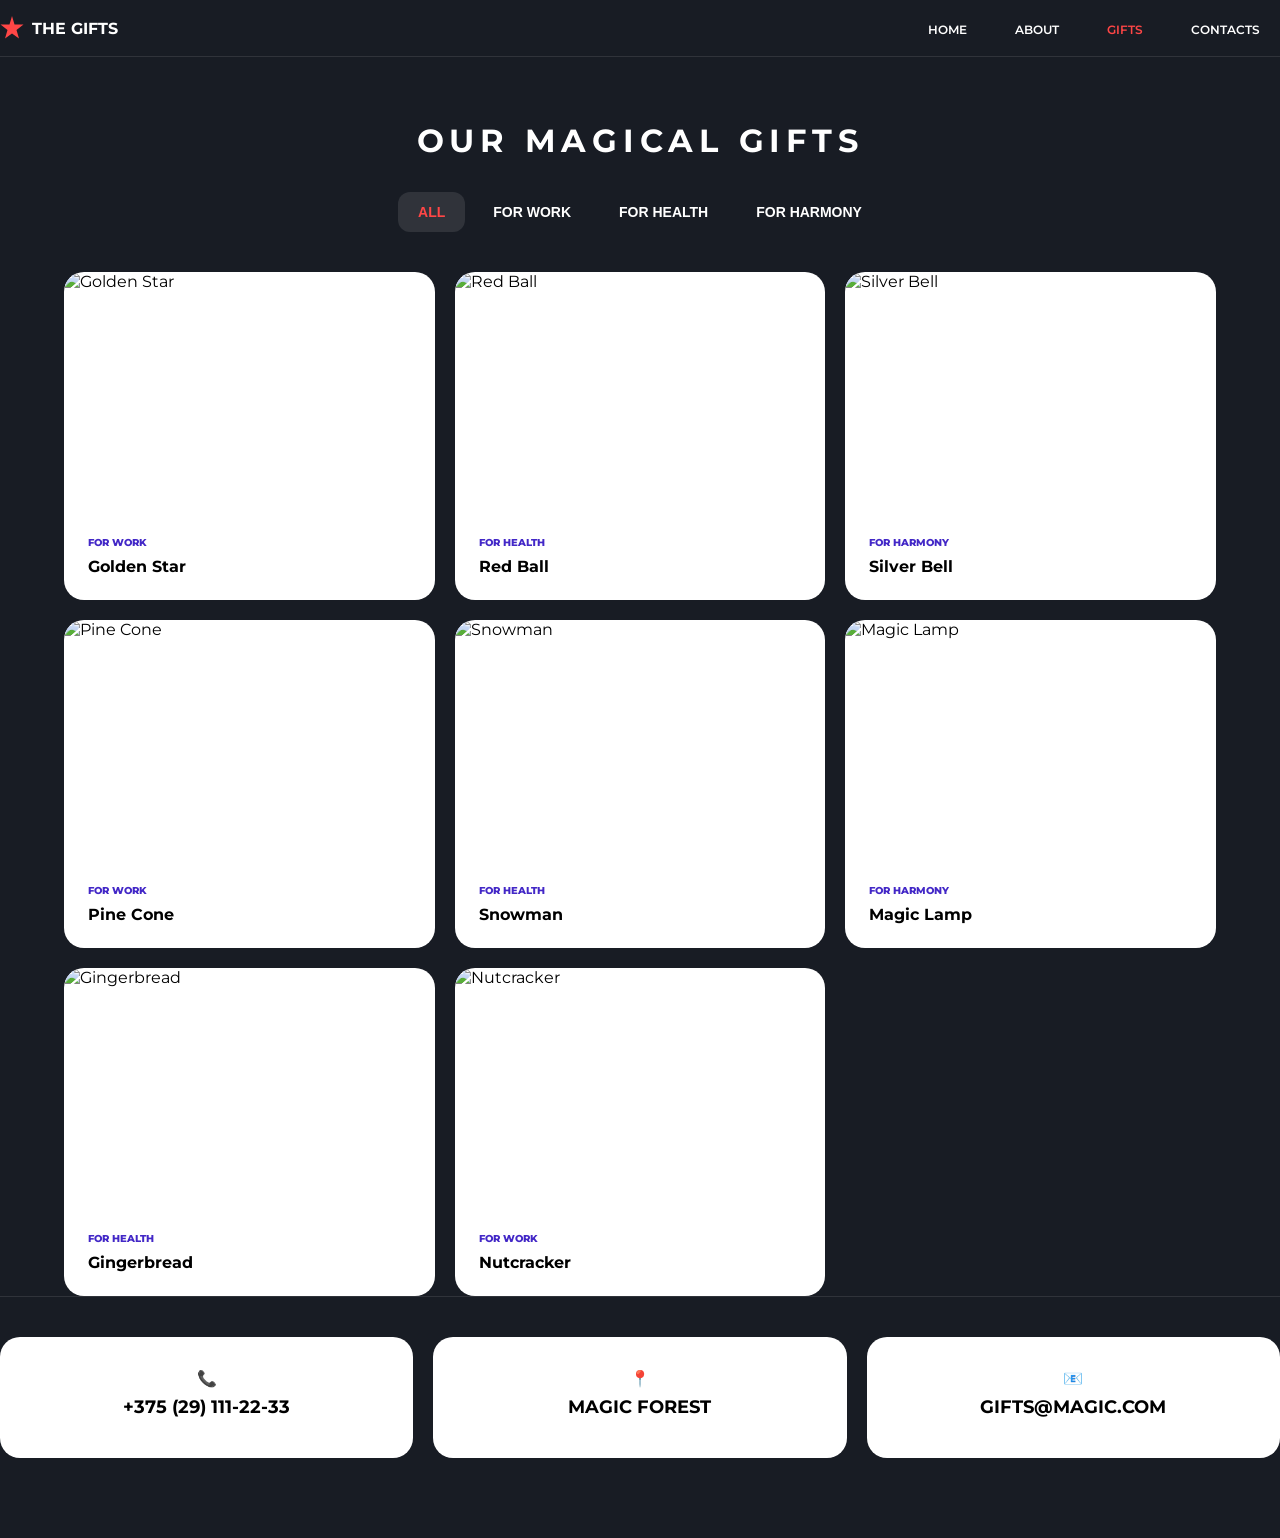
==== gifts.html @ 49a9c85b "upload project christmas-shop-part2 files my project" ====
<!DOCTYPE html>
<html lang="en">
<head>
    <meta charset="UTF-8">
    <meta name="viewport" content="width=device-width, initial-scale=1.0">
    <title>Gifts Catalog</title>
    <link rel="icon" href="assets/svg/snowflake.svg" type="image/svg+xml">
    <link rel="preconnect" href="https://fonts.googleapis.com">
    <link rel="preconnect" href="https://fonts.gstatic.com" crossorigin>
    <link href="https://fonts.googleapis.com/css2?family=Montserrat:wght@400;600;700;800&display=swap" rel="stylesheet">
    <link rel="stylesheet" href="style.css">
</head>
<body class="gifts-page">
    <div class="wrapper">
        <header class="header">
            <div class="container header__content">
                <a href="index.html" class="logo">
                    <svg width="24" height="24" viewBox="0 0 24 24" fill="none" xmlns="http://www.w3.org/2000/svg">
                        <path d="M12 0L14.5 8.5H23.5L16.5 14L19 22.5L12 17.5L5 22.5L7.5 14L0.5 8.5H9.5L12 0Z" fill="#FF4646"/>
                    </svg>
                    <span class="logo__text">THE GIFTS</span>
                </a>
                
                <button class="burger" id="burger">
                    <span></span><span></span><span></span>
                </button>

                <nav class="nav" id="nav">
                    <ul class="nav__list">
                        <li><a href="index.html#hero" class="nav__link">HOME</a></li>
                        <li><a href="index.html#about" class="nav__link">ABOUT</a></li>
                        <li><a href="#" class="nav__link disabled-link">GIFTS</a></li>
                        <li><a href="#contacts" class="nav__link">CONTACTS</a></li>
                    </ul>
                </nav>
            </div>
        </header>

        <main class="container">
            <h1 class="h1" style="text-align: center; margin: 4rem 0 2rem;">OUR MAGICAL GIFTS</h1>
            <div class="tabs">
                <button class="tab active disabled-tab" data-filter="all">ALL</button>
                <button class="tab" data-filter="work">FOR WORK</button>
                <button class="tab" data-filter="health">FOR HEALTH</button>
                <button class="tab" data-filter="harmony">FOR HARMONY</button>
            </div>
            <div class="gifts-grid" id="giftsGrid"></div>
        </main>

        <footer class="footer container" id="contacts">
            <div class="footer__contacts">
                <a href="tel:+375291112233" class="contact-card">
                    <div class="c-icon">📞</div>
                    <p class="c-val">+375 (29) 111-22-33</p>
                </a>
                <a href="https://maps.google.com" target="_blank" class="contact-card">
                    <div class="c-icon">📍</div>
                    <p class="c-val">MAGIC FOREST</p>
                </a>
                <a href="mailto:gifts@magic.com" class="contact-card">
                    <div class="c-icon">📧</div>
                    <p class="c-val">GIFTS@MAGIC.COM</p>
                </a>
            </div>
        </footer>
    </div>

    <div class="modal-overlay" id="modal">
        <div class="modal-content">
            <button class="modal-close" id="closeModal">×</button>
            <div class="modal-body">
                <div class="modal-img-wrap"><img id="mImg" src="" alt=""></div>
                <div class="modal-info">
                    <span id="mTag" class="tag"></span>
                    <h3 id="mTitle" class="h3-modal"></h3>
                    <p id="mDesc" class="modal-description"></p>
                    <div class="superpowers">
                        <h4 class="superpowers-title">Adds superpowers:</h4>
                        <div id="mRatings" class="ratings-list"></div>
                    </div>
                </div>
            </div>
        </div>
    </div>

    <script src="script.js"></script>
</body>
</html>
---- style.css ----
:root {
    --bg: #181C24;
    --red: #FF4646;
    --white: #FFFFFF;
}

/* Base & Reset */
*, *::before, *::after { margin: 0; padding: 0; box-sizing: border-box; }
html { font-size: 16px; scroll-behavior: smooth; } /* 1rem = 16px */
body { background: #fff; font-family: 'Montserrat', sans-serif; overflow-x: hidden; color: #fff; }

/* Layout */
.wrapper { max-width: 1440px; width: 100%; margin: 0 auto; background: var(--bg); position: relative; min-height: 100vh; overflow: hidden; }
.container { padding: 0 5%; } /* Резиновые отступы */

/* HEADER & BURGER */
.header { border-bottom: 1px solid rgba(255,255,255,0.1); position: sticky; top: 0; background: var(--bg); z-index: 100; }
.header__content { display: flex; justify-content: space-between; align-items: center; padding: 1rem 0; }
.logo { display: flex; align-items: center; gap: 0.5rem; text-decoration: none; color: #fff; font-weight: 700; z-index: 101; }
.nav__list { display: flex; gap: 0.5rem; list-style: none; transition: 0.3s ease; }
.nav__link { padding: 0.75rem 1.25rem; text-decoration: none; color: #fff; border-radius: 0.75rem; font-weight: 600; font-size: 0.75rem; transition: 0.3s; }
.nav__link:hover, .nav__link.active { background: rgba(255,255,255,0.1); color: var(--red); }
.disabled-link { pointer-events: none; color: var(--red); }

.burger { display: none; flex-direction: column; gap: 5px; background: none; border: none; cursor: pointer; z-index: 101; }
.burger span { width: 30px; height: 3px; background: #fff; transition: 0.3s; border-radius: 2px; }

/* HERO */
.hero { background: var(--red) url('assets/images/bg-snow.png') center/cover; padding: 8rem 0; text-align: center; }
.h1 { font-size: clamp(1.5rem, 4vw, 2rem); letter-spacing: 0.18em; text-transform: uppercase; margin: 1.5rem 0; }
.h2 { font-size: clamp(1.25rem, 3vw, 1.5rem); letter-spacing: 0.16em; text-transform: uppercase; }
.caption { font-family: 'Allura', cursive; font-size: 1.5rem; }
.btn-primary { display: inline-block; padding: 1.25rem 2rem; border: 1px solid #fff; color: #fff; text-decoration: none; border-radius: 2.5rem; font-weight: 600; transition: 0.3s; }
.btn-primary:hover { background: #fff; color: var(--red); }

/* ABOUT */
.about { padding: 5rem 0; }
.about__content { display: flex; align-items: center; gap: 3rem; }
.about__text { flex: 1; }
.script-red { font-family: 'Allura', cursive; color: var(--red); font-size: 1.5rem; }
.about__img { flex: 1; }
.about__img img { width: 100%; border-radius: 1.25rem; object-fit: cover; }

/* SLIDER */
.slider-section { padding: 5rem 0; overflow: hidden; }
.slider-track { display: flex; gap: 2rem; transition: 0.5s ease; margin-top: 2.5rem; }
.slide { display: flex; align-items: center; gap: 2rem; flex-shrink: 0; }
.s-text { font-size: clamp(3rem, 6vw, 5rem); font-weight: 800; }
.s-img { width: clamp(150px, 20vw, 200px); aspect-ratio: 1; border-radius: 1.25rem; overflow: hidden; }
.s-img img { width: 100%; height: 100%; object-fit: cover; }
.slider-controls { margin-top: 2rem; text-align: center; }
.arrow { width: 3.5rem; height: 3.5rem; border-radius: 50%; border: 1px solid #fff; background: none; color: #fff; cursor: pointer; transition: 0.3s; margin: 0 0.5rem; }
.arrow:hover:not(:disabled) { background: #fff; color: var(--red); }
.arrow:disabled { opacity: 0.3; cursor: default; }

/* CATALOG & CARDS */
.catalog { padding: 5rem 0; }
.tabs { display: flex; justify-content: center; flex-wrap: wrap; gap: 0.5rem; margin-bottom: 2.5rem; }
.tab { background: transparent; border: none; color: #fff; padding: 0.75rem 1.25rem; border-radius: 0.75rem; cursor: pointer; font-weight: 600; transition: 0.3s; font-size: 0.875rem; }
.tab:hover, .tab.active { background: rgba(255,255,255,0.1); color: var(--red); }

.gifts-grid { display: grid; grid-template-columns: repeat(auto-fill, minmax(min(100%, 18rem), 1fr)); gap: 1.25rem; }
.card { background: #fff; border-radius: 1.25rem; overflow: hidden; color: #000; cursor: pointer; transition: 0.3s; display: flex; flex-direction: column; }
.card:hover { transform: translateY(-0.3rem); }
.card img { width: 100%; height: 15rem; object-fit: cover; }
.card__info { padding: 1.5rem; flex-grow: 1; }
.tag { font-size: 0.625rem; font-weight: 800; text-transform: uppercase; color: #4328C7; margin-bottom: 0.5rem; display: block; }
.h3 { font-size: 1rem; font-weight: 700; }

/* TIMER */
.cta-section { padding: 4rem 0; }
.timer-box { background: var(--red); padding: 4rem 1.25rem; border-radius: 1.25rem; text-align: center; }
.timer { display: flex; justify-content: center; flex-wrap: wrap; gap: 1rem; margin-top: 2rem; }
.t-item span { font-size: 2rem; font-weight: 700; }
.t-item p { font-size: 0.75rem; font-weight: 600; opacity: 0.8; }
.t-sep { font-size: 2rem; font-weight: 700; opacity: 0.5; }

/* FOOTER */
.footer { padding: 2.5rem 0; border-top: 1px solid rgba(255,255,255,0.1); }
.footer__contacts { display: grid; grid-template-columns: repeat(auto-fit, minmax(min(100%, 15rem), 1fr)); gap: 1.25rem; margin-bottom: 2.5rem; }
.contact-card { background: #fff; color: #000; padding: 2rem; border-radius: 1.25rem; text-decoration: none; text-align: center; transition: 0.3s; }
.contact-card:hover { transform: translateY(-0.3rem); color: var(--red); }
.c-val { font-size: 1.125rem; font-weight: 700; margin: 0.5rem 0; }
.footer__bottom { text-align: center; font-size: 0.875rem; display: flex; flex-direction: column; gap: 1rem; }
.rs-link { font-family: 'Allura', cursive; color: var(--red); font-size: 1.5rem; text-decoration: none; }

/* MODAL */
.modal-overlay { position: fixed; inset: 0; background: rgba(0,0,0,0.8); z-index: 2000; display: none; align-items: center; justify-content: center; padding: 1.25rem; backdrop-filter: blur(5px); }
.modal-overlay.active { display: flex; }
.modal-content { background: #fff; color: #000; width: 100%; max-width: 25rem; border-radius: 1.25rem; position: relative; animation: pop 0.3s ease; max-height: 90vh; overflow-y: auto; }
.modal-close { position: absolute; top: 0.75rem; right: 0.75rem; border: none; background: none; font-size: 2rem; cursor: pointer; z-index: 10; line-height: 1; }
.modal-img-wrap img { width: 100%; height: 14rem; object-fit: cover; border-radius: 1.25rem 1.25rem 0 0; }
.modal-info { padding: 1.5rem; }
.h3-modal { font-size: 1.25rem; text-transform: uppercase; margin: 0.5rem 0; font-weight: 700; }
.modal-description { font-size: 0.875rem; margin-bottom: 1.25rem; line-height: 1.5; }
.superpowers-title { font-size: 0.75rem; text-transform: uppercase; margin-bottom: 0.75rem; }
.rating-row { display: flex; justify-content: space-between; align-items: center; margin-bottom: 0.5rem; }
.rating-name { font-size: 0.875rem; text-transform: capitalize; }
.star-icon { width: 1rem; height: 1rem; opacity: 0.1; font-size: 1rem; }
.star-icon.filled { opacity: 1; filter: invert(27%) sepia(91%) saturate(2352%) hue-rotate(346deg) brightness(104%) contrast(107%); color: red; }

@keyframes pop { from { transform: scale(0.9); opacity: 0; } to { transform: scale(1); opacity: 1; } }

/* MEDIA QUERIES (Адаптив) */

/* TABLET (768px) */
@media (max-width: 768px) {
    html { font-size: 14px; } /* Уменьшаем базовый шрифт */
    .burger { display: flex; } /* Показываем бургер */
    
    .nav__list { 
        position: fixed; top: 0; right: -100%; width: 100%; height: 100vh; 
        background: var(--bg); flex-direction: column; align-items: center; justify-content: center; gap: 2rem; z-index: 100;
    }
    .nav__list.active { right: 0; }
    .nav__link { font-size: 1.5rem; }
    
    .burger.active span:nth-child(1) { transform: translateY(8px) rotate(45deg); }
    .burger.active span:nth-child(2) { opacity: 0; }
    .burger.active span:nth-child(3) { transform: translateY(-8px) rotate(-45deg); }

    .about__content { flex-direction: column; text-align: center; }
    
    .slide { flex-direction: column; text-align: center; gap: 1rem; }
    .slider-track { gap: 1rem; }
}

/* MOBILE (380px и ниже) */
@media (max-width: 380px) {
    .h1 { font-size: 1.5rem; }
    .hero { padding: 5rem 0; }
    .timer { gap: 0.5rem; }
    .t-item span { font-size: 1.5rem; }
    .t-sep { font-size: 1.5rem; }
    .contact-card { padding: 1.5rem; }
    .modal-content { max-width: 100%; }
}
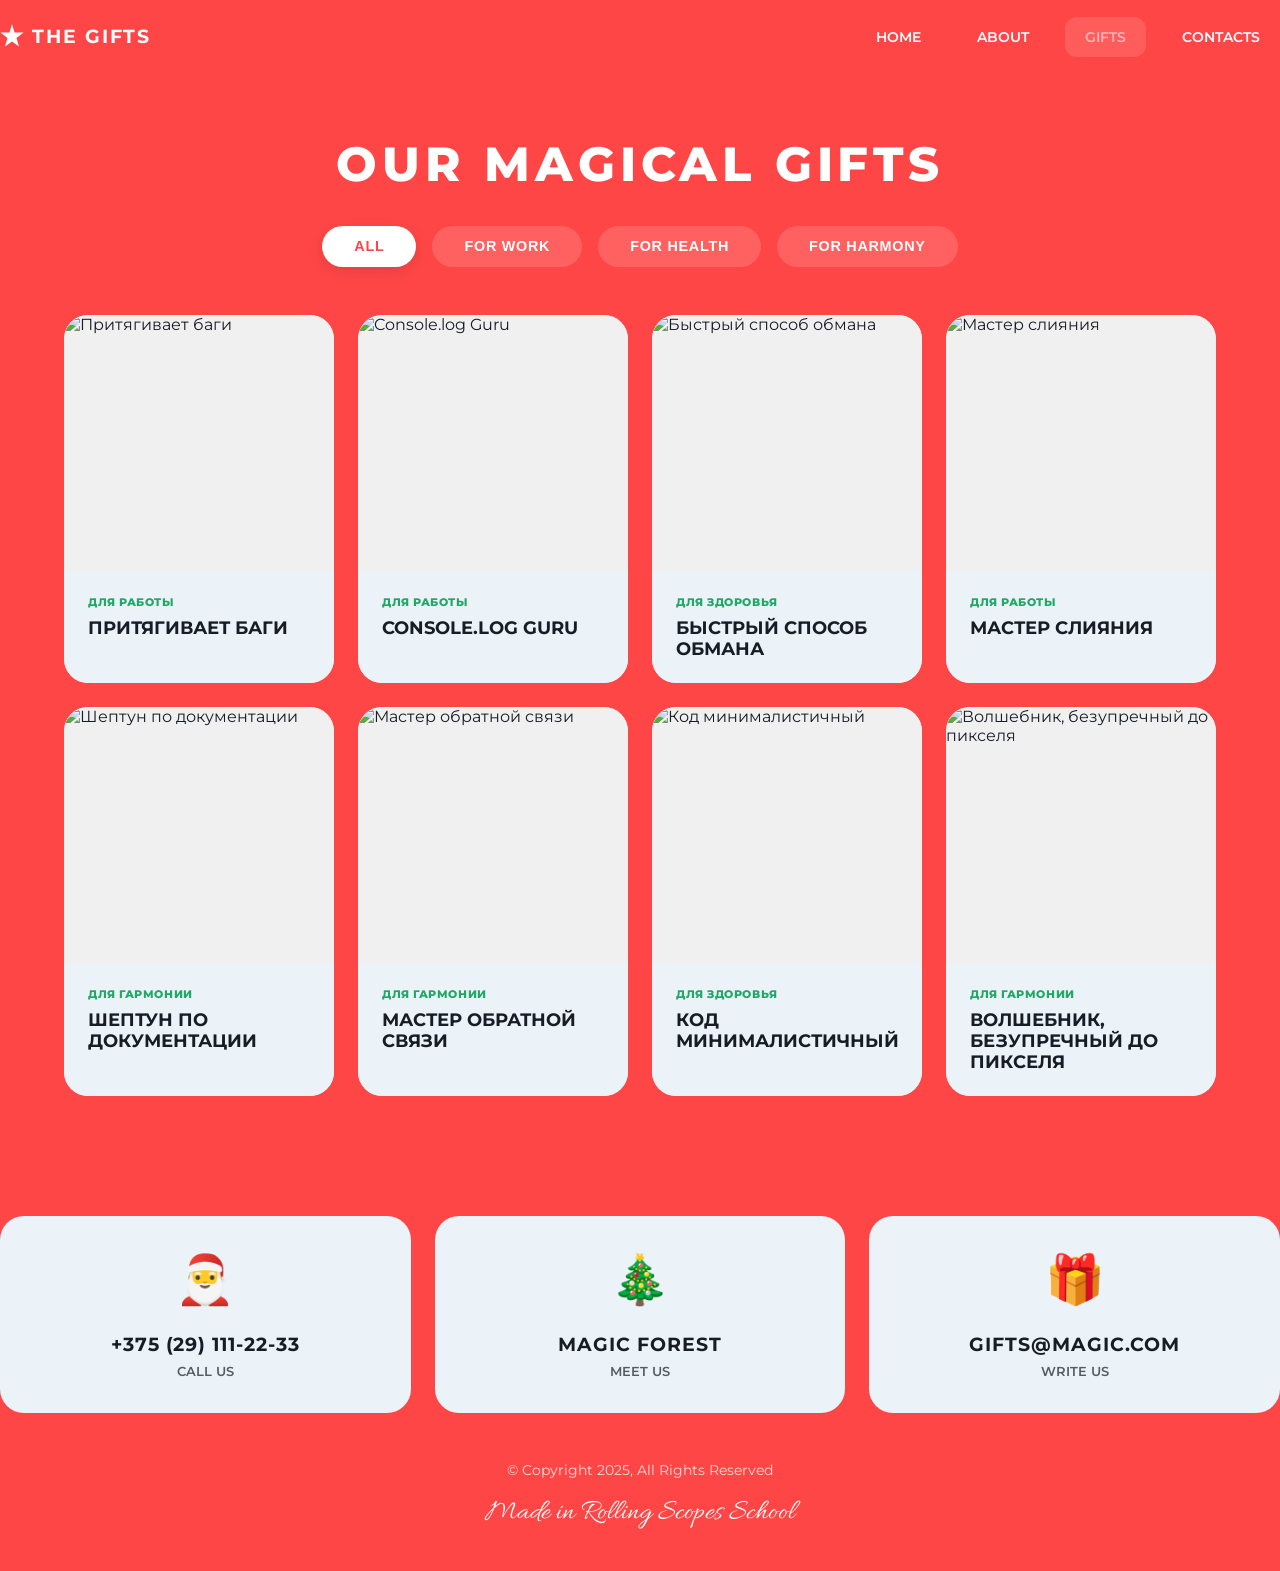
==== commit fc29962d: "Add files via upload" ====
--- a/gifts.html
+++ b/gifts.html
@@ -1,13 +1,13 @@
-<!DOCTYPE html>
+<!-- <!DOCTYPE html>
 <html lang="en">
 <head>
     <meta charset="UTF-8">
     <meta name="viewport" content="width=device-width, initial-scale=1.0">
-    <title>Gifts Catalog</title>
+    <title>Christmas Shop - Gifts Catalog</title>
     <link rel="icon" href="assets/svg/snowflake.svg" type="image/svg+xml">
     <link rel="preconnect" href="https://fonts.googleapis.com">
     <link rel="preconnect" href="https://fonts.gstatic.com" crossorigin>
-    <link href="https://fonts.googleapis.com/css2?family=Montserrat:wght@400;600;700;800&display=swap" rel="stylesheet">
+    <link href="https://fonts.googleapis.com/css2?family=Allura&family=Montserrat:wght@400;600;700;800&display=swap" rel="stylesheet">
     <link rel="stylesheet" href="style.css">
 </head>
 <body class="gifts-page">
@@ -16,7 +16,7 @@
             <div class="container header__content">
                 <a href="index.html" class="logo">
                     <svg width="24" height="24" viewBox="0 0 24 24" fill="none" xmlns="http://www.w3.org/2000/svg">
-                        <path d="M12 0L14.5 8.5H23.5L16.5 14L19 22.5L12 17.5L5 22.5L7.5 14L0.5 8.5H9.5L12 0Z" fill="#FF4646"/>
+                        <path d="M12 0L14.5 8.5H23.5L16.5 14L19 22.5L12 17.5L5 22.5L7.5 14L0.5 8.5H9.5L12 0Z" fill="#FFFFFF"/>
                     </svg>
                     <span class="logo__text">THE GIFTS</span>
                 </a>
@@ -29,7 +29,7 @@
                     <ul class="nav__list">
                         <li><a href="index.html#hero" class="nav__link">HOME</a></li>
                         <li><a href="index.html#about" class="nav__link">ABOUT</a></li>
-                        <li><a href="#" class="nav__link disabled-link">GIFTS</a></li>
+                        <li><a href="#" class="nav__link active disabled-link">GIFTS</a></li>
                         <li><a href="#contacts" class="nav__link">CONTACTS</a></li>
                     </ul>
                 </nav>
@@ -38,29 +38,38 @@
 
         <main class="container">
             <h1 class="h1" style="text-align: center; margin: 4rem 0 2rem;">OUR MAGICAL GIFTS</h1>
+            
             <div class="tabs">
-                <button class="tab active disabled-tab" data-filter="all">ALL</button>
+                <button class="tab active" data-filter="all">ALL</button>
                 <button class="tab" data-filter="work">FOR WORK</button>
                 <button class="tab" data-filter="health">FOR HEALTH</button>
                 <button class="tab" data-filter="harmony">FOR HARMONY</button>
             </div>
+
             <div class="gifts-grid" id="giftsGrid"></div>
         </main>
 
-        <footer class="footer container" id="contacts">
+        <footer class="footer container" id="contacts" style="margin-top: 5rem;">
             <div class="footer__contacts">
                 <a href="tel:+375291112233" class="contact-card">
-                    <div class="c-icon">📞</div>
+                    <div class="c-icon">🎅</div>
                     <p class="c-val">+375 (29) 111-22-33</p>
+                    <p class="c-label">CALL US</p>
                 </a>
                 <a href="https://maps.google.com" target="_blank" class="contact-card">
-                    <div class="c-icon">📍</div>
+                    <div class="c-icon">🎄</div>
                     <p class="c-val">MAGIC FOREST</p>
+                    <p class="c-label">MEET US</p>
                 </a>
                 <a href="mailto:gifts@magic.com" class="contact-card">
-                    <div class="c-icon">📧</div>
+                    <div class="c-icon">🎁</div>
                     <p class="c-val">GIFTS@MAGIC.COM</p>
+                    <p class="c-label">WRITE US</p>
                 </a>
+            </div>
+            <div class="footer__bottom">
+                <p>© Copyright 2025, All Rights Reserved</p>
+                <a href="https://rs.school/" target="_blank" class="rs-link">Made in Rolling Scopes School</a>
             </div>
         </footer>
     </div>
@@ -69,7 +78,104 @@
         <div class="modal-content">
             <button class="modal-close" id="closeModal">×</button>
             <div class="modal-body">
-                <div class="modal-img-wrap"><img id="mImg" src="" alt=""></div>
+                <div class="modal-img-wrap"><img id="mImg" src="" alt="Gift"></div>
+                <div class="modal-info">
+                    <span id="mTag" class="tag"></span>
+                    <h3 id="mTitle" class="h3-modal"></h3>
+                    <p id="mDesc" class="modal-description"></p>
+                    <div class="superpowers">
+                        <h4 class="superpowers-title">Adds superpowers:</h4>
+                        <div id="mRatings" class="ratings-list"></div>
+                    </div>
+                </div>
+            </div>
+        </div>
+    </div>
+
+    <script src="script.js"></script>
+</body>
+</html> -->
+<!DOCTYPE html>
+<html lang="en">
+<head>
+    <meta charset="UTF-8">
+    <meta name="viewport" content="width=device-width, initial-scale=1.0">
+    <title>Christmas Shop - Gifts Catalog</title>
+    <link rel="icon" href="assets/svg/snowflake.svg" type="image/svg+xml">
+    <link rel="preconnect" href="https://fonts.googleapis.com">
+    <link rel="preconnect" href="https://fonts.gstatic.com" crossorigin>
+    <link href="https://fonts.googleapis.com/css2?family=Allura&family=Montserrat:wght@400;600;700;800&display=swap" rel="stylesheet">
+    <link rel="stylesheet" href="style.css">
+</head>
+<body class="gifts-page">
+    <div class="wrapper">
+        <header class="header">
+            <div class="container header__content">
+                <a href="index.html" class="logo">
+                    <svg width="24" height="24" viewBox="0 0 24 24" fill="none" xmlns="http://www.w3.org/2000/svg">
+                        <path d="M12 0L14.5 8.5H23.5L16.5 14L19 22.5L12 17.5L5 22.5L7.5 14L0.5 8.5H9.5L12 0Z" fill="#FFFFFF"/>
+                    </svg>
+                    <span class="logo__text">THE GIFTS</span>
+                </a>
+                
+                <button class="burger" id="burger">
+                    <span></span><span></span><span></span>
+                </button>
+
+                <nav class="nav" id="nav">
+                    <ul class="nav__list">
+                        <li><a href="index.html#hero" class="nav__link">HOME</a></li>
+                        <li><a href="index.html#about" class="nav__link">ABOUT</a></li>
+                        <li><a href="#" class="nav__link active disabled-link">GIFTS</a></li>
+                        <li><a href="#contacts" class="nav__link">CONTACTS</a></li>
+                    </ul>
+                </nav>
+            </div>
+        </header>
+
+        <main class="container">
+            <h1 class="h1" style="text-align: center; margin: 4rem 0 2rem;">OUR MAGICAL GIFTS</h1>
+            
+            <div class="tabs">
+                <button class="tab active" data-filter="all">ALL</button>
+                <button class="tab" data-filter="work">FOR WORK</button>
+                <button class="tab" data-filter="health">FOR HEALTH</button>
+                <button class="tab" data-filter="harmony">FOR HARMONY</button>
+            </div>
+
+            <div class="gifts-grid" id="giftsGrid"></div>
+        </main>
+
+        <footer class="footer container" id="contacts" style="margin-top: 5rem;">
+            <div class="footer__contacts">
+                <a href="tel:+375291112233" class="contact-card">
+                    <div class="c-icon">🎅</div>
+                    <p class="c-val">+375 (29) 111-22-33</p>
+                    <p class="c-label">CALL US</p>
+                </a>
+                <a href="https://maps.google.com" target="_blank" class="contact-card">
+                    <div class="c-icon">🎄</div>
+                    <p class="c-val">MAGIC FOREST</p>
+                    <p class="c-label">MEET US</p>
+                </a>
+                <a href="mailto:gifts@magic.com" class="contact-card">
+                    <div class="c-icon">🎁</div>
+                    <p class="c-val">GIFTS@MAGIC.COM</p>
+                    <p class="c-label">WRITE US</p>
+                </a>
+            </div>
+            <div class="footer__bottom">
+                <p>© Copyright 2025, All Rights Reserved</p>
+                <a href="https://rs.school/" target="_blank" class="rs-link">Made in Rolling Scopes School</a>
+            </div>
+        </footer>
+    </div>
+
+    <div class="modal-overlay" id="modal">
+        <div class="modal-content">
+            <button class="modal-close" id="closeModal">×</button>
+            <div class="modal-body">
+                <div class="modal-img-wrap"><img id="mImg" src="" alt="Gift"></div>
                 <div class="modal-info">
                     <span id="mTag" class="tag"></span>
                     <h3 id="mTitle" class="h3-modal"></h3>
--- a/style.css
+++ b/style.css
@@ -1,137 +1,320 @@
-:root {
-    --bg: #181C24;
-    --red: #FF4646;
+/*
+ :root {
+    --bg-red: #FF4646;
+    --dark-btn: #181C24;
     --white: #FFFFFF;
-}
-
-/* Base & Reset */
+    --card-bg: #ecf3f8; /
+    --text-dark: #181C24;
+    --tag-color: #4328C7;
+}
+
+
+
 *, *::before, *::after { margin: 0; padding: 0; box-sizing: border-box; }
-html { font-size: 16px; scroll-behavior: smooth; } /* 1rem = 16px */
-body { background: #fff; font-family: 'Montserrat', sans-serif; overflow-x: hidden; color: #fff; }
-
-/* Layout */
-.wrapper { max-width: 1440px; width: 100%; margin: 0 auto; background: var(--bg); position: relative; min-height: 100vh; overflow: hidden; }
-.container { padding: 0 5%; } /* Резиновые отступы */
-
-/* HEADER & BURGER */
-.header { border-bottom: 1px solid rgba(255,255,255,0.1); position: sticky; top: 0; background: var(--bg); z-index: 100; }
+html { font-size: 16px; scroll-behavior: smooth; }
+body { font-family: 'Montserrat', sans-serif; overflow-x: hidden; color: var(--white); background: var(--bg-red); }
+
+
+.wrapper { max-width: 1440px; width: 100%; margin: 0 auto; background: var(--bg-red); position: relative; min-height: 100vh; overflow: hidden; }
+.container { padding: 0 5vw; } 
+
+
+.header { position: sticky; top: 0; background: var(--bg-red); z-index: 100; padding: 0.5rem 0; }
 .header__content { display: flex; justify-content: space-between; align-items: center; padding: 1rem 0; }
-.logo { display: flex; align-items: center; gap: 0.5rem; text-decoration: none; color: #fff; font-weight: 700; z-index: 101; }
-.nav__list { display: flex; gap: 0.5rem; list-style: none; transition: 0.3s ease; }
-.nav__link { padding: 0.75rem 1.25rem; text-decoration: none; color: #fff; border-radius: 0.75rem; font-weight: 600; font-size: 0.75rem; transition: 0.3s; }
-.nav__link:hover, .nav__link.active { background: rgba(255,255,255,0.1); color: var(--red); }
-.disabled-link { pointer-events: none; color: var(--red); }
+.logo { display: flex; align-items: center; gap: 0.5rem; text-decoration: none; color: #fff; font-weight: 700; z-index: 101; font-size: 1.2rem; text-transform: uppercase; letter-spacing: 0.1em; }
+.logo svg path { fill: #fff; } 
+
+.nav__list { display: flex; gap: 1rem; list-style: none; transition: 0.3s ease; }
+.nav__link { padding: 0.75rem 1.25rem; text-decoration: none; color: #fff; border-radius: 0.75rem; font-weight: 600; font-size: 0.85rem; transition: 0.3s; text-transform: uppercase; }
+.nav__link:hover, .nav__link.active { background: rgba(255,255,255,0.2); }
+.disabled-link { pointer-events: none; opacity: 0.6; }
 
 .burger { display: none; flex-direction: column; gap: 5px; background: none; border: none; cursor: pointer; z-index: 101; }
 .burger span { width: 30px; height: 3px; background: #fff; transition: 0.3s; border-radius: 2px; }
 
-/* HERO */
-.hero { background: var(--red) url('assets/images/bg-snow.png') center/cover; padding: 8rem 0; text-align: center; }
-.h1 { font-size: clamp(1.5rem, 4vw, 2rem); letter-spacing: 0.18em; text-transform: uppercase; margin: 1.5rem 0; }
-.h2 { font-size: clamp(1.25rem, 3vw, 1.5rem); letter-spacing: 0.16em; text-transform: uppercase; }
-.caption { font-family: 'Allura', cursive; font-size: 1.5rem; }
-.btn-primary { display: inline-block; padding: 1.25rem 2rem; border: 1px solid #fff; color: #fff; text-decoration: none; border-radius: 2.5rem; font-weight: 600; transition: 0.3s; }
-.btn-primary:hover { background: #fff; color: var(--red); }
-
-/* ABOUT */
+
+.hero { padding: 4rem 0 8rem; text-align: center; position: relative; }
+.hero__bauble { display: inline-flex; flex-direction: column; align-items: center; justify-content: center; width: 100%; max-width: 600px; aspect-ratio: 1; margin: 0 auto; background: radial-gradient(circle, rgba(255,255,255,0.2) 0%, rgba(255,70,70,0) 70%); border-radius: 50%; padding: 2rem; }
+.h1 { font-size: clamp(1.8rem, 4vw, 3rem); letter-spacing: 0.1em; text-transform: uppercase; margin: 1.5rem 0; font-weight: 800; line-height: 1.2; }
+.caption { font-family: 'Allura', cursive; font-size: clamp(2rem, 3vw, 2.5rem); }
+
+
+.btn-primary { display: inline-block; padding: 1.25rem 2.5rem; background: var(--dark-btn); color: var(--white); text-decoration: none; border-radius: 2.5rem; font-weight: 600; font-size: 0.9rem; transition: 0.3s; text-transform: uppercase; border: none; cursor: pointer; }
+.btn-primary:hover { background: #fff; color: var(--dark-btn); }
+
 .about { padding: 5rem 0; }
-.about__content { display: flex; align-items: center; gap: 3rem; }
+.about__content { background: var(--white); color: var(--text-dark); border-radius: 2rem; padding: 3rem; display: flex; align-items: center; gap: 3rem; box-shadow: 0 10px 30px rgba(0,0,0,0.1); }
 .about__text { flex: 1; }
-.script-red { font-family: 'Allura', cursive; color: var(--red); font-size: 1.5rem; }
+.script-red { font-family: 'Allura', cursive; color: var(--bg-red); font-size: 2rem; }
+.h2 { font-size: clamp(1.5rem, 3vw, 2rem); letter-spacing: 0.1em; text-transform: uppercase; font-weight: 800; margin: 0.5rem 0 1.5rem; }
+.about__text p { line-height: 1.6; font-size: 1rem; }
 .about__img { flex: 1; }
-.about__img img { width: 100%; border-radius: 1.25rem; object-fit: cover; }
-
-/* SLIDER */
-.slider-section { padding: 5rem 0; overflow: hidden; }
-.slider-track { display: flex; gap: 2rem; transition: 0.5s ease; margin-top: 2.5rem; }
+.about__img img { width: 100%; border-radius: 1.5rem; object-fit: cover; }
+
+
+.slider-section { padding: 5rem 0; overflow: hidden; position: relative; }
+.slider-track { display: flex; align-items: center; gap: 2rem; transition: 0.5s ease; margin-top: 2.5rem; justify-content: center; }
 .slide { display: flex; align-items: center; gap: 2rem; flex-shrink: 0; }
-.s-text { font-size: clamp(3rem, 6vw, 5rem); font-weight: 800; }
-.s-img { width: clamp(150px, 20vw, 200px); aspect-ratio: 1; border-radius: 1.25rem; overflow: hidden; }
+.s-text { font-size: clamp(3rem, 6vw, 6rem); font-weight: 800; text-transform: uppercase; letter-spacing: 0.05em; }
+.s-img { width: clamp(120px, 15vw, 200px); aspect-ratio: 1; border-radius: 1.5rem; overflow: hidden; }
 .s-img img { width: 100%; height: 100%; object-fit: cover; }
-.slider-controls { margin-top: 2rem; text-align: center; }
-.arrow { width: 3.5rem; height: 3.5rem; border-radius: 50%; border: 1px solid #fff; background: none; color: #fff; cursor: pointer; transition: 0.3s; margin: 0 0.5rem; }
-.arrow:hover:not(:disabled) { background: #fff; color: var(--red); }
+.slider-controls { margin-top: 2rem; text-align: right; padding-right: 5vw; }
+.arrow { width: 3rem; height: 3rem; border-radius: 50%; border: 1px solid #fff; background: none; color: #fff; cursor: pointer; transition: 0.3s; margin-left: 0.5rem; display: inline-flex; align-items: center; justify-content: center; }
+.arrow:hover:not(:disabled) { background: #fff; color: var(--bg-red); }
 .arrow:disabled { opacity: 0.3; cursor: default; }
 
-/* CATALOG & CARDS */
+
 .catalog { padding: 5rem 0; }
-.tabs { display: flex; justify-content: center; flex-wrap: wrap; gap: 0.5rem; margin-bottom: 2.5rem; }
-.tab { background: transparent; border: none; color: #fff; padding: 0.75rem 1.25rem; border-radius: 0.75rem; cursor: pointer; font-weight: 600; transition: 0.3s; font-size: 0.875rem; }
-.tab:hover, .tab.active { background: rgba(255,255,255,0.1); color: var(--red); }
-
-.gifts-grid { display: grid; grid-template-columns: repeat(auto-fill, minmax(min(100%, 18rem), 1fr)); gap: 1.25rem; }
-.card { background: #fff; border-radius: 1.25rem; overflow: hidden; color: #000; cursor: pointer; transition: 0.3s; display: flex; flex-direction: column; }
-.card:hover { transform: translateY(-0.3rem); }
-.card img { width: 100%; height: 15rem; object-fit: cover; }
-.card__info { padding: 1.5rem; flex-grow: 1; }
-.tag { font-size: 0.625rem; font-weight: 800; text-transform: uppercase; color: #4328C7; margin-bottom: 0.5rem; display: block; }
-.h3 { font-size: 1rem; font-weight: 700; }
-
-/* TIMER */
-.cta-section { padding: 4rem 0; }
-.timer-box { background: var(--red); padding: 4rem 1.25rem; border-radius: 1.25rem; text-align: center; }
-.timer { display: flex; justify-content: center; flex-wrap: wrap; gap: 1rem; margin-top: 2rem; }
-.t-item span { font-size: 2rem; font-weight: 700; }
-.t-item p { font-size: 0.75rem; font-weight: 600; opacity: 0.8; }
-.t-sep { font-size: 2rem; font-weight: 700; opacity: 0.5; }
-
-/* FOOTER */
-.footer { padding: 2.5rem 0; border-top: 1px solid rgba(255,255,255,0.1); }
-.footer__contacts { display: grid; grid-template-columns: repeat(auto-fit, minmax(min(100%, 15rem), 1fr)); gap: 1.25rem; margin-bottom: 2.5rem; }
-.contact-card { background: #fff; color: #000; padding: 2rem; border-radius: 1.25rem; text-decoration: none; text-align: center; transition: 0.3s; }
-.contact-card:hover { transform: translateY(-0.3rem); color: var(--red); }
-.c-val { font-size: 1.125rem; font-weight: 700; margin: 0.5rem 0; }
-.footer__bottom { text-align: center; font-size: 0.875rem; display: flex; flex-direction: column; gap: 1rem; }
-.rs-link { font-family: 'Allura', cursive; color: var(--red); font-size: 1.5rem; text-decoration: none; }
-
-/* MODAL */
-.modal-overlay { position: fixed; inset: 0; background: rgba(0,0,0,0.8); z-index: 2000; display: none; align-items: center; justify-content: center; padding: 1.25rem; backdrop-filter: blur(5px); }
+.gifts-grid { display: grid; grid-template-columns: repeat(auto-fill, minmax(min(100%, 16rem), 1fr)); gap: 1.5rem; }
+.card { background: var(--white); border-radius: 1.5rem; overflow: hidden; color: var(--text-dark); cursor: pointer; transition: 0.3s; display: flex; flex-direction: column; text-align: left; }
+.card:hover { transform: translateY(-0.5rem); box-shadow: 0 15px 30px rgba(0,0,0,0.15); }
+.card img { width: 100%; height: 16rem; object-fit: cover; background: #f0f0f0; border-radius: 1.5rem 1.5rem 0 0; }
+.card__info { padding: 1.5rem; background: var(--card-bg); flex-grow: 1; border-radius: 0 0 1.5rem 1.5rem; }
+.tag { font-size: 0.7rem; font-weight: 800; text-transform: uppercase; color: #21A866; margin-bottom: 0.5rem; display: block; letter-spacing: 0.05em; }
+.h3 { font-size: 1.1rem; font-weight: 700; text-transform: uppercase; }
+
+
+.cta-section { padding: 6rem 0 2rem; text-align: center; position: relative; }
+.timer-box { position: relative; z-index: 10; }
+.timer { display: flex; justify-content: center; flex-wrap: wrap; gap: 1rem; margin-top: 1.5rem; }
+.t-item { background: rgba(255,255,255,0.2); border: 1px solid rgba(255,255,255,0.5); border-radius: 1rem; padding: 1rem 1.5rem; min-width: 5rem; backdrop-filter: blur(5px); }
+.t-item span { font-size: 2.5rem; font-weight: 800; display: block; }
+.t-item p { font-size: 0.75rem; font-weight: 600; text-transform: uppercase; margin-top: 0.2rem; }
+.forest-bg { width: 100%; height: 200px; background: url('assets/images/forest.png') bottom center/contain no-repeat; opacity: 0.5; margin-top: 2rem; pointer-events: none; } 
+
+
+.footer { padding: 2.5rem 0; position: relative; z-index: 10; }
+.footer__contacts { display: grid; grid-template-columns: repeat(auto-fit, minmax(min(100%, 15rem), 1fr)); gap: 1.5rem; margin-bottom: 3rem; }
+.contact-card { background: var(--card-bg); color: var(--text-dark); padding: 2rem; border-radius: 1.5rem; text-decoration: none; text-align: center; transition: 0.3s; display: flex; flex-direction: column; align-items: center; justify-content: center; }
+.contact-card:hover { transform: translateY(-0.3rem); box-shadow: 0 10px 20px rgba(0,0,0,0.1); }
+.c-icon { font-size: 3rem; margin-bottom: 1rem; }
+.c-val { font-size: 1.2rem; font-weight: 700; margin: 0.5rem 0; letter-spacing: 0.05em; }
+.c-label { font-size: 0.8rem; font-weight: 600; text-transform: uppercase; opacity: 0.7; }
+.footer__bottom { text-align: center; font-size: 0.9rem; display: flex; flex-direction: column; gap: 1rem; align-items: center; color: rgba(255,255,255,0.8); }
+.rs-link { font-family: 'Allura', cursive; color: var(--white); font-size: 1.8rem; text-decoration: none; opacity: 0.9; }
+.rs-link:hover { opacity: 1; }
+
+/* MODAL 
+.modal-overlay { position: fixed; inset: 0; background: rgba(0,0,0,0.6); z-index: 2000; display: none; align-items: center; justify-content: center; padding: 1.25rem; backdrop-filter: blur(5px); }
 .modal-overlay.active { display: flex; }
-.modal-content { background: #fff; color: #000; width: 100%; max-width: 25rem; border-radius: 1.25rem; position: relative; animation: pop 0.3s ease; max-height: 90vh; overflow-y: auto; }
-.modal-close { position: absolute; top: 0.75rem; right: 0.75rem; border: none; background: none; font-size: 2rem; cursor: pointer; z-index: 10; line-height: 1; }
-.modal-img-wrap img { width: 100%; height: 14rem; object-fit: cover; border-radius: 1.25rem 1.25rem 0 0; }
+.modal-content { background: var(--white); color: var(--text-dark); width: 100%; max-width: 25rem; border-radius: 1.5rem; position: relative; animation: pop 0.3s cubic-bezier(0.175, 0.885, 0.32, 1.275); max-height: 90vh; overflow-y: auto; }
+.modal-close { position: absolute; top: 1rem; right: 1rem; border: none; background: #fff; width: 2rem; height: 2rem; border-radius: 50%; font-size: 1.5rem; cursor: pointer; z-index: 10; display: flex; align-items: center; justify-content: center; box-shadow: 0 2px 10px rgba(0,0,0,0.1); }
+.modal-img-wrap img { width: 100%; height: 16rem; object-fit: cover; border-radius: 1.5rem 1.5rem 0 0; }
 .modal-info { padding: 1.5rem; }
-.h3-modal { font-size: 1.25rem; text-transform: uppercase; margin: 0.5rem 0; font-weight: 700; }
-.modal-description { font-size: 0.875rem; margin-bottom: 1.25rem; line-height: 1.5; }
-.superpowers-title { font-size: 0.75rem; text-transform: uppercase; margin-bottom: 0.75rem; }
-.rating-row { display: flex; justify-content: space-between; align-items: center; margin-bottom: 0.5rem; }
-.rating-name { font-size: 0.875rem; text-transform: capitalize; }
-.star-icon { width: 1rem; height: 1rem; opacity: 0.1; font-size: 1rem; }
-.star-icon.filled { opacity: 1; filter: invert(27%) sepia(91%) saturate(2352%) hue-rotate(346deg) brightness(104%) contrast(107%); color: red; }
+.h3-modal { font-size: 1.25rem; text-transform: uppercase; margin: 0.5rem 0 1rem; font-weight: 800; }
+.modal-description { font-size: 0.9rem; margin-bottom: 1.5rem; line-height: 1.6; opacity: 0.8; }
+.superpowers-title { font-size: 0.8rem; text-transform: uppercase; margin-bottom: 1rem; font-weight: 700; }
+.rating-row { display: flex; justify-content: space-between; align-items: center; margin-bottom: 0.8rem; }
+.rating-name { font-size: 0.9rem; text-transform: capitalize; font-weight: 600; }
+.star-icon { width: 1rem; height: 1rem; opacity: 0.2; font-size: 1rem; color: var(--bg-red); }
+.star-icon.filled { opacity: 1; }
 
 @keyframes pop { from { transform: scale(0.9); opacity: 0; } to { transform: scale(1); opacity: 1; } }
 
-/* MEDIA QUERIES (Адаптив) */
-
-/* TABLET (768px) */
+/* =========================================
+   АДАПТИВ (MEDIA QUERIES)
+   ========================================= */
+
+/* TABLET (до 768px) 
 @media (max-width: 768px) {
-    html { font-size: 14px; } /* Уменьшаем базовый шрифт */
-    .burger { display: flex; } /* Показываем бургер */
+    html { font-size: 14px; } 
+    .burger { display: flex; } 
     
     .nav__list { 
         position: fixed; top: 0; right: -100%; width: 100%; height: 100vh; 
-        background: var(--bg); flex-direction: column; align-items: center; justify-content: center; gap: 2rem; z-index: 100;
+        background: var(--bg-red); flex-direction: column; align-items: center; justify-content: center; gap: 2.5rem; z-index: 100;
     }
     .nav__list.active { right: 0; }
-    .nav__link { font-size: 1.5rem; }
+    .nav__link { font-size: 1.8rem; }
     
     .burger.active span:nth-child(1) { transform: translateY(8px) rotate(45deg); }
     .burger.active span:nth-child(2) { opacity: 0; }
     .burger.active span:nth-child(3) { transform: translateY(-8px) rotate(-45deg); }
 
-    .about__content { flex-direction: column; text-align: center; }
+    .about__content { flex-direction: column; text-align: center; padding: 2rem; }
+    
+    .slide { flex-direction: column; text-align: center; gap: 1rem; }
+    .slider-track { flex-wrap: wrap; gap: 1rem; }
+    .slider-controls { text-align: center; padding-right: 0; }
+}
+
+/* MOBILE (до 380px) 
+@media (max-width: 380px) {
+    html { font-size: 12px; } 
+    .hero { padding: 2rem 0 4rem; }
+    .h1 { font-size: 1.8rem; }
+    .btn-primary { padding: 1rem 1.5rem; font-size: 1rem; width: 100%; text-align: center; }
+    
+    .timer { gap: 0.5rem; }
+    .t-item { padding: 0.8rem; min-width: 4rem; }
+    .t-item span { font-size: 1.8rem; }
+    
+    .contact-card { padding: 1.5rem 1rem; }
+    .c-icon { font-size: 2.5rem; }
+    .c-val { font-size: 1rem; }
+} */
+ :root {
+    --bg-red: #FF4646;
+    --dark-btn: #181C24;
+    --white: #FFFFFF;
+    --card-bg: #ecf3f8; 
+    --text-dark: #181C24;
+    --tag-color: #4328C7;
+}
+
+/* Base & Reset */
+*, *::before, *::after { margin: 0; padding: 0; box-sizing: border-box; }
+html { font-size: 16px; scroll-behavior: smooth; }
+body { font-family: 'Montserrat', sans-serif; overflow-x: hidden; color: var(--white); background: var(--bg-red); }
+
+/* Layout */
+.wrapper { max-width: 1440px; width: 100%; margin: 0 auto; background: var(--bg-red); position: relative; min-height: 100vh; overflow: hidden; }
+.container { padding: 0 5vw; } 
+
+/* HEADER & BURGER */
+.header { position: sticky; top: 0; background: var(--bg-red); z-index: 100; padding: 0.5rem 0; }
+.header__content { display: flex; justify-content: space-between; align-items: center; padding: 1rem 0; }
+.logo { display: flex; align-items: center; gap: 0.5rem; text-decoration: none; color: #fff; font-weight: 700; z-index: 101; font-size: 1.2rem; text-transform: uppercase; letter-spacing: 0.1em; }
+.logo svg path { fill: #fff; }
+
+.nav__list { display: flex; gap: 1rem; list-style: none; transition: 0.3s ease; }
+.nav__link { padding: 0.75rem 1.25rem; text-decoration: none; color: #fff; border-radius: 0.75rem; font-weight: 600; font-size: 0.85rem; transition: 0.3s; text-transform: uppercase; }
+.nav__link:hover, .nav__link.active { background: rgba(255,255,255,0.2); }
+.disabled-link { pointer-events: none; opacity: 0.6; }
+
+.burger { display: none; flex-direction: column; gap: 5px; background: none; border: none; cursor: pointer; z-index: 101; }
+.burger span { width: 30px; height: 3px; background: #fff; transition: 0.3s; border-radius: 2px; }
+
+/* HERO */
+.hero { padding: 4rem 0 8rem; text-align: center; position: relative; }
+.hero__bauble { display: inline-flex; flex-direction: column; align-items: center; justify-content: center; width: 100%; max-width: 600px; aspect-ratio: 1; margin: 0 auto; background: radial-gradient(circle, rgba(255,255,255,0.2) 0%, rgba(255,70,70,0) 70%); border-radius: 50%; padding: 2rem; }
+.h1 { font-size: clamp(1.8rem, 4vw, 3rem); letter-spacing: 0.1em; text-transform: uppercase; margin: 1.5rem 0; font-weight: 800; line-height: 1.2; }
+.caption { font-family: 'Allura', cursive; font-size: clamp(2rem, 3vw, 2.5rem); }
+
+.btn-primary { display: inline-block; padding: 1.25rem 2.5rem; background: var(--dark-btn); color: var(--white); text-decoration: none; border-radius: 2.5rem; font-weight: 600; font-size: 0.9rem; transition: 0.3s; text-transform: uppercase; border: none; cursor: pointer; }
+.btn-primary:hover { background: #fff; color: var(--dark-btn); }
+
+/* ABOUT */
+.about { padding: 5rem 0; }
+.about__content { background: var(--white); color: var(--text-dark); border-radius: 2rem; padding: 3rem; display: flex; align-items: center; gap: 3rem; box-shadow: 0 10px 30px rgba(0,0,0,0.1); }
+.about__text { flex: 1; }
+.script-red { font-family: 'Allura', cursive; color: var(--bg-red); font-size: 2rem; }
+.h2 { font-size: clamp(1.5rem, 3vw, 2rem); letter-spacing: 0.1em; text-transform: uppercase; font-weight: 800; margin: 0.5rem 0 1.5rem; }
+.about__text p { line-height: 1.6; font-size: 1rem; }
+.about__img { flex: 1; }
+.about__img img { width: 100%; border-radius: 1.5rem; object-fit: cover; }
+
+/* SLIDER */
+.slider-section { padding: 5rem 0; overflow: hidden; position: relative; }
+.slider-viewport { width: 100%; overflow: hidden; }
+.slider-track { display: flex; align-items: center; gap: 2rem; width: max-content; transition: transform 0.5s ease; margin-top: 2.5rem; justify-content: flex-start; will-change: transform; }
+.slide { display: flex; align-items: center; gap: 2rem; flex-shrink: 0; min-width: max-content; }
+.s-text { font-size: clamp(3rem, 6vw, 6rem); font-weight: 800; text-transform: uppercase; letter-spacing: 0.05em; }
+.s-img { width: clamp(120px, 15vw, 200px); aspect-ratio: 1; border-radius: 1.5rem; overflow: hidden; }
+.s-img img { width: 100%; height: 100%; object-fit: cover; }
+.slider-controls { margin-top: 2rem; text-align: right; padding-right: 5vw; }
+.arrow { width: 3rem; height: 3rem; border-radius: 50%; border: 1px solid #fff; background: none; color: #fff; cursor: pointer; transition: 0.3s; margin-left: 0.5rem; display: inline-flex; align-items: center; justify-content: center; }
+.arrow:hover:not(:disabled) { background: #fff; color: var(--bg-red); }
+.arrow:disabled { opacity: 0.3; cursor: default; }
+
+/* CATALOG & CARDS */
+.catalog { padding: 5rem 0; }
+
+/* ТАБЫ ФИЛЬТРАЦИИ */
+.tabs { display: flex; justify-content: center; flex-wrap: wrap; gap: 1rem; margin-bottom: 3rem; }
+.tab { background: rgba(255,255,255,0.15); border: none; color: var(--white); padding: 0.8rem 2rem; border-radius: 2rem; cursor: pointer; font-weight: 700; transition: 0.4s ease; font-size: 0.9rem; text-transform: uppercase; letter-spacing: 0.05em; backdrop-filter: blur(5px); }
+.tab:hover { background: rgba(255,255,255,0.3); }
+.tab.active { background: var(--white); color: var(--bg-red); box-shadow: 0 4px 15px rgba(0,0,0,0.1); }
+
+.gifts-grid { display: grid; grid-template-columns: repeat(auto-fill, minmax(min(100%, 16rem), 1fr)); gap: 1.5rem; }
+.home-page .gifts-grid { grid-template-columns: repeat(auto-fit, minmax(min(100%, 16rem), 19rem)); justify-content: center; }
+.card { background: var(--white); border-radius: 1.5rem; overflow: hidden; color: var(--text-dark); cursor: pointer; transition: 0.3s; display: flex; flex-direction: column; text-align: left; }
+.card:hover { transform: translateY(-0.5rem); box-shadow: 0 15px 30px rgba(0,0,0,0.15); }
+.card img { width: 100%; height: 16rem; object-fit: cover; background: #f0f0f0; border-radius: 1.5rem 1.5rem 0 0; }
+.card__info { padding: 1.5rem; background: var(--card-bg); flex-grow: 1; border-radius: 0 0 1.5rem 1.5rem; }
+.tag { font-size: 0.7rem; font-weight: 800; text-transform: uppercase; color: #21A866; margin-bottom: 0.5rem; display: block; letter-spacing: 0.05em; } 
+.h3 { font-size: 1.1rem; font-weight: 700; text-transform: uppercase; }
+
+/* TIMER */
+.cta-section { padding: 6rem 0 2rem; text-align: center; position: relative; }
+.timer-box { position: relative; z-index: 10; }
+.timer { display: flex; justify-content: center; flex-wrap: wrap; gap: 1rem; margin-top: 1.5rem; }
+.t-item { background: rgba(255,255,255,0.2); border: 1px solid rgba(255,255,255,0.5); border-radius: 1rem; padding: 1rem 1.5rem; min-width: 5rem; backdrop-filter: blur(5px); }
+.t-item span { font-size: 2.5rem; font-weight: 800; display: block; }
+.t-item p { font-size: 0.75rem; font-weight: 600; text-transform: uppercase; margin-top: 0.2rem; }
+.forest-bg { width: 100%; height: 200px; background: url('assets/images/forest.png') bottom center/contain no-repeat; opacity: 0.5; margin-top: 2rem; pointer-events: none; }
+
+/* FOOTER & CONTACT CARDS */
+.footer { padding: 2.5rem 0; position: relative; z-index: 10; }
+.footer__contacts { display: grid; grid-template-columns: repeat(auto-fit, minmax(min(100%, 15rem), 1fr)); gap: 1.5rem; margin-bottom: 3rem; }
+
+.contact-card { background: var(--card-bg); color: var(--text-dark); padding: 2rem; border-radius: 1.5rem; text-decoration: none; text-align: center; transition: 0.4s ease; display: flex; flex-direction: column; align-items: center; justify-content: center; border: 2px solid transparent; }
+.contact-card:hover { transform: translateY(-0.5rem); background: var(--white); color: var(--bg-red); box-shadow: 0 15px 25px rgba(0,0,0,0.15); }
+.contact-card .c-icon { transition: 0.3s ease; display: inline-block; font-size: 3rem; margin-bottom: 1rem; }
+.contact-card:hover .c-icon { transform: scale(1.15); }
+.c-val { font-size: 1.2rem; font-weight: 700; margin: 0.5rem 0; letter-spacing: 0.05em; transition: 0.3s ease; }
+.c-label { font-size: 0.8rem; font-weight: 600; text-transform: uppercase; opacity: 0.7; transition: 0.3s ease; }
+
+.footer__bottom { text-align: center; font-size: 0.9rem; display: flex; flex-direction: column; gap: 1rem; align-items: center; color: rgba(255,255,255,0.8); }
+
+/* ОБНОВЛЕННАЯ ССЫЛКА НА ШКОЛУ */
+.rs-link { font-family: 'Allura', cursive; color: var(--white); font-size: 1.8rem; text-decoration: none; transition: 0.3s ease; display: inline-block; }
+.rs-link:hover { color: var(--dark-btn); transform: scale(1.05); }
+
+/* MODAL */
+.modal-overlay { position: fixed; inset: 0; background: rgba(0,0,0,0.6); z-index: 2000; display: none; align-items: center; justify-content: center; padding: 1.25rem; backdrop-filter: blur(5px); }
+.modal-overlay.active { display: flex; }
+.modal-content { background: var(--white); color: var(--text-dark); width: 100%; max-width: 25rem; border-radius: 1.5rem; position: relative; animation: pop 0.3s cubic-bezier(0.175, 0.885, 0.32, 1.275); max-height: 90vh; overflow-y: auto; }
+.modal-close { position: absolute; top: 1rem; right: 1rem; border: none; background: #fff; width: 2rem; height: 2rem; border-radius: 50%; font-size: 1.5rem; cursor: pointer; z-index: 10; display: flex; align-items: center; justify-content: center; box-shadow: 0 2px 10px rgba(0,0,0,0.1); }
+.modal-img-wrap img { width: 100%; height: 16rem; object-fit: cover; border-radius: 1.5rem 1.5rem 0 0; }
+.modal-info { padding: 1.5rem; }
+.h3-modal { font-size: 1.25rem; text-transform: uppercase; margin: 0.5rem 0 1rem; font-weight: 800; }
+.modal-description { font-size: 0.9rem; margin-bottom: 1.5rem; line-height: 1.6; opacity: 0.8; }
+.superpowers-title { font-size: 0.8rem; text-transform: uppercase; margin-bottom: 1rem; font-weight: 700; }
+.rating-row { display: flex; justify-content: space-between; align-items: center; margin-bottom: 0.8rem; }
+.rating-name { font-size: 0.9rem; text-transform: capitalize; font-weight: 600; }
+.star-icon { width: 1rem; height: 1rem; opacity: 0.2; font-size: 1rem; color: var(--bg-red); }
+.star-icon.filled { opacity: 1; }
+
+@keyframes pop { from { transform: scale(0.9); opacity: 0; } to { transform: scale(1); opacity: 1; } }
+
+/* =========================================
+   АДАПТИВ (MEDIA QUERIES)
+   ========================================= */
+
+@media (max-width: 768px) {
+    html { font-size: 14px; } 
+    .burger { display: flex; } 
+    
+    .nav__list { 
+        position: fixed; top: 0; right: -100%; width: 100%; height: 100vh; 
+        background: var(--bg-red); flex-direction: column; align-items: center; justify-content: center; gap: 2.5rem; z-index: 100;
+    }
+    .nav__list.active { right: 0; }
+    .nav__link { font-size: 1.8rem; }
+    
+    .burger.active span:nth-child(1) { transform: translateY(8px) rotate(45deg); }
+    .burger.active span:nth-child(2) { opacity: 0; }
+    .burger.active span:nth-child(3) { transform: translateY(-8px) rotate(-45deg); }
+
+    .about__content { flex-direction: column; text-align: center; padding: 2rem; }
     
     .slide { flex-direction: column; text-align: center; gap: 1rem; }
     .slider-track { gap: 1rem; }
-}
-
-/* MOBILE (380px и ниже) */
+    .slider-controls { text-align: center; padding-right: 0; }
+}
+
 @media (max-width: 380px) {
-    .h1 { font-size: 1.5rem; }
-    .hero { padding: 5rem 0; }
+    html { font-size: 12px; } 
+    .hero { padding: 2rem 0 4rem; }
+    .h1 { font-size: 1.8rem; }
+    .btn-primary { padding: 1rem 1.5rem; font-size: 1rem; width: 100%; text-align: center; }
+    
     .timer { gap: 0.5rem; }
-    .t-item span { font-size: 1.5rem; }
-    .t-sep { font-size: 1.5rem; }
-    .contact-card { padding: 1.5rem; }
-    .modal-content { max-width: 100%; }
-}+    .t-item { padding: 0.8rem; min-width: 4rem; }
+    .t-item span { font-size: 1.8rem; }
+    
+    .contact-card { padding: 1.5rem 1rem; }
+    .c-icon { font-size: 2.5rem; }
+    .c-val { font-size: 1rem; }
+}
--- a/style.css
+++ b/style.css
@@ -1,137 +1,320 @@
-:root {
-    --bg: #181C24;
-    --red: #FF4646;
+/*
+ :root {
+    --bg-red: #FF4646;
+    --dark-btn: #181C24;
     --white: #FFFFFF;
-}
-
-/* Base & Reset */
+    --card-bg: #ecf3f8; /
+    --text-dark: #181C24;
+    --tag-color: #4328C7;
+}
+
+
+
 *, *::before, *::after { margin: 0; padding: 0; box-sizing: border-box; }
-html { font-size: 16px; scroll-behavior: smooth; } /* 1rem = 16px */
-body { background: #fff; font-family: 'Montserrat', sans-serif; overflow-x: hidden; color: #fff; }
-
-/* Layout */
-.wrapper { max-width: 1440px; width: 100%; margin: 0 auto; background: var(--bg); position: relative; min-height: 100vh; overflow: hidden; }
-.container { padding: 0 5%; } /* Резиновые отступы */
-
-/* HEADER & BURGER */
-.header { border-bottom: 1px solid rgba(255,255,255,0.1); position: sticky; top: 0; background: var(--bg); z-index: 100; }
+html { font-size: 16px; scroll-behavior: smooth; }
+body { font-family: 'Montserrat', sans-serif; overflow-x: hidden; color: var(--white); background: var(--bg-red); }
+
+
+.wrapper { max-width: 1440px; width: 100%; margin: 0 auto; background: var(--bg-red); position: relative; min-height: 100vh; overflow: hidden; }
+.container { padding: 0 5vw; } 
+
+
+.header { position: sticky; top: 0; background: var(--bg-red); z-index: 100; padding: 0.5rem 0; }
 .header__content { display: flex; justify-content: space-between; align-items: center; padding: 1rem 0; }
-.logo { display: flex; align-items: center; gap: 0.5rem; text-decoration: none; color: #fff; font-weight: 700; z-index: 101; }
-.nav__list { display: flex; gap: 0.5rem; list-style: none; transition: 0.3s ease; }
-.nav__link { padding: 0.75rem 1.25rem; text-decoration: none; color: #fff; border-radius: 0.75rem; font-weight: 600; font-size: 0.75rem; transition: 0.3s; }
-.nav__link:hover, .nav__link.active { background: rgba(255,255,255,0.1); color: var(--red); }
-.disabled-link { pointer-events: none; color: var(--red); }
+.logo { display: flex; align-items: center; gap: 0.5rem; text-decoration: none; color: #fff; font-weight: 700; z-index: 101; font-size: 1.2rem; text-transform: uppercase; letter-spacing: 0.1em; }
+.logo svg path { fill: #fff; } 
+
+.nav__list { display: flex; gap: 1rem; list-style: none; transition: 0.3s ease; }
+.nav__link { padding: 0.75rem 1.25rem; text-decoration: none; color: #fff; border-radius: 0.75rem; font-weight: 600; font-size: 0.85rem; transition: 0.3s; text-transform: uppercase; }
+.nav__link:hover, .nav__link.active { background: rgba(255,255,255,0.2); }
+.disabled-link { pointer-events: none; opacity: 0.6; }
 
 .burger { display: none; flex-direction: column; gap: 5px; background: none; border: none; cursor: pointer; z-index: 101; }
 .burger span { width: 30px; height: 3px; background: #fff; transition: 0.3s; border-radius: 2px; }
 
-/* HERO */
-.hero { background: var(--red) url('assets/images/bg-snow.png') center/cover; padding: 8rem 0; text-align: center; }
-.h1 { font-size: clamp(1.5rem, 4vw, 2rem); letter-spacing: 0.18em; text-transform: uppercase; margin: 1.5rem 0; }
-.h2 { font-size: clamp(1.25rem, 3vw, 1.5rem); letter-spacing: 0.16em; text-transform: uppercase; }
-.caption { font-family: 'Allura', cursive; font-size: 1.5rem; }
-.btn-primary { display: inline-block; padding: 1.25rem 2rem; border: 1px solid #fff; color: #fff; text-decoration: none; border-radius: 2.5rem; font-weight: 600; transition: 0.3s; }
-.btn-primary:hover { background: #fff; color: var(--red); }
-
-/* ABOUT */
+
+.hero { padding: 4rem 0 8rem; text-align: center; position: relative; }
+.hero__bauble { display: inline-flex; flex-direction: column; align-items: center; justify-content: center; width: 100%; max-width: 600px; aspect-ratio: 1; margin: 0 auto; background: radial-gradient(circle, rgba(255,255,255,0.2) 0%, rgba(255,70,70,0) 70%); border-radius: 50%; padding: 2rem; }
+.h1 { font-size: clamp(1.8rem, 4vw, 3rem); letter-spacing: 0.1em; text-transform: uppercase; margin: 1.5rem 0; font-weight: 800; line-height: 1.2; }
+.caption { font-family: 'Allura', cursive; font-size: clamp(2rem, 3vw, 2.5rem); }
+
+
+.btn-primary { display: inline-block; padding: 1.25rem 2.5rem; background: var(--dark-btn); color: var(--white); text-decoration: none; border-radius: 2.5rem; font-weight: 600; font-size: 0.9rem; transition: 0.3s; text-transform: uppercase; border: none; cursor: pointer; }
+.btn-primary:hover { background: #fff; color: var(--dark-btn); }
+
 .about { padding: 5rem 0; }
-.about__content { display: flex; align-items: center; gap: 3rem; }
+.about__content { background: var(--white); color: var(--text-dark); border-radius: 2rem; padding: 3rem; display: flex; align-items: center; gap: 3rem; box-shadow: 0 10px 30px rgba(0,0,0,0.1); }
 .about__text { flex: 1; }
-.script-red { font-family: 'Allura', cursive; color: var(--red); font-size: 1.5rem; }
+.script-red { font-family: 'Allura', cursive; color: var(--bg-red); font-size: 2rem; }
+.h2 { font-size: clamp(1.5rem, 3vw, 2rem); letter-spacing: 0.1em; text-transform: uppercase; font-weight: 800; margin: 0.5rem 0 1.5rem; }
+.about__text p { line-height: 1.6; font-size: 1rem; }
 .about__img { flex: 1; }
-.about__img img { width: 100%; border-radius: 1.25rem; object-fit: cover; }
-
-/* SLIDER */
-.slider-section { padding: 5rem 0; overflow: hidden; }
-.slider-track { display: flex; gap: 2rem; transition: 0.5s ease; margin-top: 2.5rem; }
+.about__img img { width: 100%; border-radius: 1.5rem; object-fit: cover; }
+
+
+.slider-section { padding: 5rem 0; overflow: hidden; position: relative; }
+.slider-track { display: flex; align-items: center; gap: 2rem; transition: 0.5s ease; margin-top: 2.5rem; justify-content: center; }
 .slide { display: flex; align-items: center; gap: 2rem; flex-shrink: 0; }
-.s-text { font-size: clamp(3rem, 6vw, 5rem); font-weight: 800; }
-.s-img { width: clamp(150px, 20vw, 200px); aspect-ratio: 1; border-radius: 1.25rem; overflow: hidden; }
+.s-text { font-size: clamp(3rem, 6vw, 6rem); font-weight: 800; text-transform: uppercase; letter-spacing: 0.05em; }
+.s-img { width: clamp(120px, 15vw, 200px); aspect-ratio: 1; border-radius: 1.5rem; overflow: hidden; }
 .s-img img { width: 100%; height: 100%; object-fit: cover; }
-.slider-controls { margin-top: 2rem; text-align: center; }
-.arrow { width: 3.5rem; height: 3.5rem; border-radius: 50%; border: 1px solid #fff; background: none; color: #fff; cursor: pointer; transition: 0.3s; margin: 0 0.5rem; }
-.arrow:hover:not(:disabled) { background: #fff; color: var(--red); }
+.slider-controls { margin-top: 2rem; text-align: right; padding-right: 5vw; }
+.arrow { width: 3rem; height: 3rem; border-radius: 50%; border: 1px solid #fff; background: none; color: #fff; cursor: pointer; transition: 0.3s; margin-left: 0.5rem; display: inline-flex; align-items: center; justify-content: center; }
+.arrow:hover:not(:disabled) { background: #fff; color: var(--bg-red); }
 .arrow:disabled { opacity: 0.3; cursor: default; }
 
-/* CATALOG & CARDS */
+
 .catalog { padding: 5rem 0; }
-.tabs { display: flex; justify-content: center; flex-wrap: wrap; gap: 0.5rem; margin-bottom: 2.5rem; }
-.tab { background: transparent; border: none; color: #fff; padding: 0.75rem 1.25rem; border-radius: 0.75rem; cursor: pointer; font-weight: 600; transition: 0.3s; font-size: 0.875rem; }
-.tab:hover, .tab.active { background: rgba(255,255,255,0.1); color: var(--red); }
-
-.gifts-grid { display: grid; grid-template-columns: repeat(auto-fill, minmax(min(100%, 18rem), 1fr)); gap: 1.25rem; }
-.card { background: #fff; border-radius: 1.25rem; overflow: hidden; color: #000; cursor: pointer; transition: 0.3s; display: flex; flex-direction: column; }
-.card:hover { transform: translateY(-0.3rem); }
-.card img { width: 100%; height: 15rem; object-fit: cover; }
-.card__info { padding: 1.5rem; flex-grow: 1; }
-.tag { font-size: 0.625rem; font-weight: 800; text-transform: uppercase; color: #4328C7; margin-bottom: 0.5rem; display: block; }
-.h3 { font-size: 1rem; font-weight: 700; }
-
-/* TIMER */
-.cta-section { padding: 4rem 0; }
-.timer-box { background: var(--red); padding: 4rem 1.25rem; border-radius: 1.25rem; text-align: center; }
-.timer { display: flex; justify-content: center; flex-wrap: wrap; gap: 1rem; margin-top: 2rem; }
-.t-item span { font-size: 2rem; font-weight: 700; }
-.t-item p { font-size: 0.75rem; font-weight: 600; opacity: 0.8; }
-.t-sep { font-size: 2rem; font-weight: 700; opacity: 0.5; }
-
-/* FOOTER */
-.footer { padding: 2.5rem 0; border-top: 1px solid rgba(255,255,255,0.1); }
-.footer__contacts { display: grid; grid-template-columns: repeat(auto-fit, minmax(min(100%, 15rem), 1fr)); gap: 1.25rem; margin-bottom: 2.5rem; }
-.contact-card { background: #fff; color: #000; padding: 2rem; border-radius: 1.25rem; text-decoration: none; text-align: center; transition: 0.3s; }
-.contact-card:hover { transform: translateY(-0.3rem); color: var(--red); }
-.c-val { font-size: 1.125rem; font-weight: 700; margin: 0.5rem 0; }
-.footer__bottom { text-align: center; font-size: 0.875rem; display: flex; flex-direction: column; gap: 1rem; }
-.rs-link { font-family: 'Allura', cursive; color: var(--red); font-size: 1.5rem; text-decoration: none; }
-
-/* MODAL */
-.modal-overlay { position: fixed; inset: 0; background: rgba(0,0,0,0.8); z-index: 2000; display: none; align-items: center; justify-content: center; padding: 1.25rem; backdrop-filter: blur(5px); }
+.gifts-grid { display: grid; grid-template-columns: repeat(auto-fill, minmax(min(100%, 16rem), 1fr)); gap: 1.5rem; }
+.card { background: var(--white); border-radius: 1.5rem; overflow: hidden; color: var(--text-dark); cursor: pointer; transition: 0.3s; display: flex; flex-direction: column; text-align: left; }
+.card:hover { transform: translateY(-0.5rem); box-shadow: 0 15px 30px rgba(0,0,0,0.15); }
+.card img { width: 100%; height: 16rem; object-fit: cover; background: #f0f0f0; border-radius: 1.5rem 1.5rem 0 0; }
+.card__info { padding: 1.5rem; background: var(--card-bg); flex-grow: 1; border-radius: 0 0 1.5rem 1.5rem; }
+.tag { font-size: 0.7rem; font-weight: 800; text-transform: uppercase; color: #21A866; margin-bottom: 0.5rem; display: block; letter-spacing: 0.05em; }
+.h3 { font-size: 1.1rem; font-weight: 700; text-transform: uppercase; }
+
+
+.cta-section { padding: 6rem 0 2rem; text-align: center; position: relative; }
+.timer-box { position: relative; z-index: 10; }
+.timer { display: flex; justify-content: center; flex-wrap: wrap; gap: 1rem; margin-top: 1.5rem; }
+.t-item { background: rgba(255,255,255,0.2); border: 1px solid rgba(255,255,255,0.5); border-radius: 1rem; padding: 1rem 1.5rem; min-width: 5rem; backdrop-filter: blur(5px); }
+.t-item span { font-size: 2.5rem; font-weight: 800; display: block; }
+.t-item p { font-size: 0.75rem; font-weight: 600; text-transform: uppercase; margin-top: 0.2rem; }
+.forest-bg { width: 100%; height: 200px; background: url('assets/images/forest.png') bottom center/contain no-repeat; opacity: 0.5; margin-top: 2rem; pointer-events: none; } 
+
+
+.footer { padding: 2.5rem 0; position: relative; z-index: 10; }
+.footer__contacts { display: grid; grid-template-columns: repeat(auto-fit, minmax(min(100%, 15rem), 1fr)); gap: 1.5rem; margin-bottom: 3rem; }
+.contact-card { background: var(--card-bg); color: var(--text-dark); padding: 2rem; border-radius: 1.5rem; text-decoration: none; text-align: center; transition: 0.3s; display: flex; flex-direction: column; align-items: center; justify-content: center; }
+.contact-card:hover { transform: translateY(-0.3rem); box-shadow: 0 10px 20px rgba(0,0,0,0.1); }
+.c-icon { font-size: 3rem; margin-bottom: 1rem; }
+.c-val { font-size: 1.2rem; font-weight: 700; margin: 0.5rem 0; letter-spacing: 0.05em; }
+.c-label { font-size: 0.8rem; font-weight: 600; text-transform: uppercase; opacity: 0.7; }
+.footer__bottom { text-align: center; font-size: 0.9rem; display: flex; flex-direction: column; gap: 1rem; align-items: center; color: rgba(255,255,255,0.8); }
+.rs-link { font-family: 'Allura', cursive; color: var(--white); font-size: 1.8rem; text-decoration: none; opacity: 0.9; }
+.rs-link:hover { opacity: 1; }
+
+/* MODAL 
+.modal-overlay { position: fixed; inset: 0; background: rgba(0,0,0,0.6); z-index: 2000; display: none; align-items: center; justify-content: center; padding: 1.25rem; backdrop-filter: blur(5px); }
 .modal-overlay.active { display: flex; }
-.modal-content { background: #fff; color: #000; width: 100%; max-width: 25rem; border-radius: 1.25rem; position: relative; animation: pop 0.3s ease; max-height: 90vh; overflow-y: auto; }
-.modal-close { position: absolute; top: 0.75rem; right: 0.75rem; border: none; background: none; font-size: 2rem; cursor: pointer; z-index: 10; line-height: 1; }
-.modal-img-wrap img { width: 100%; height: 14rem; object-fit: cover; border-radius: 1.25rem 1.25rem 0 0; }
+.modal-content { background: var(--white); color: var(--text-dark); width: 100%; max-width: 25rem; border-radius: 1.5rem; position: relative; animation: pop 0.3s cubic-bezier(0.175, 0.885, 0.32, 1.275); max-height: 90vh; overflow-y: auto; }
+.modal-close { position: absolute; top: 1rem; right: 1rem; border: none; background: #fff; width: 2rem; height: 2rem; border-radius: 50%; font-size: 1.5rem; cursor: pointer; z-index: 10; display: flex; align-items: center; justify-content: center; box-shadow: 0 2px 10px rgba(0,0,0,0.1); }
+.modal-img-wrap img { width: 100%; height: 16rem; object-fit: cover; border-radius: 1.5rem 1.5rem 0 0; }
 .modal-info { padding: 1.5rem; }
-.h3-modal { font-size: 1.25rem; text-transform: uppercase; margin: 0.5rem 0; font-weight: 700; }
-.modal-description { font-size: 0.875rem; margin-bottom: 1.25rem; line-height: 1.5; }
-.superpowers-title { font-size: 0.75rem; text-transform: uppercase; margin-bottom: 0.75rem; }
-.rating-row { display: flex; justify-content: space-between; align-items: center; margin-bottom: 0.5rem; }
-.rating-name { font-size: 0.875rem; text-transform: capitalize; }
-.star-icon { width: 1rem; height: 1rem; opacity: 0.1; font-size: 1rem; }
-.star-icon.filled { opacity: 1; filter: invert(27%) sepia(91%) saturate(2352%) hue-rotate(346deg) brightness(104%) contrast(107%); color: red; }
+.h3-modal { font-size: 1.25rem; text-transform: uppercase; margin: 0.5rem 0 1rem; font-weight: 800; }
+.modal-description { font-size: 0.9rem; margin-bottom: 1.5rem; line-height: 1.6; opacity: 0.8; }
+.superpowers-title { font-size: 0.8rem; text-transform: uppercase; margin-bottom: 1rem; font-weight: 700; }
+.rating-row { display: flex; justify-content: space-between; align-items: center; margin-bottom: 0.8rem; }
+.rating-name { font-size: 0.9rem; text-transform: capitalize; font-weight: 600; }
+.star-icon { width: 1rem; height: 1rem; opacity: 0.2; font-size: 1rem; color: var(--bg-red); }
+.star-icon.filled { opacity: 1; }
 
 @keyframes pop { from { transform: scale(0.9); opacity: 0; } to { transform: scale(1); opacity: 1; } }
 
-/* MEDIA QUERIES (Адаптив) */
-
-/* TABLET (768px) */
+/* =========================================
+   АДАПТИВ (MEDIA QUERIES)
+   ========================================= */
+
+/* TABLET (до 768px) 
 @media (max-width: 768px) {
-    html { font-size: 14px; } /* Уменьшаем базовый шрифт */
-    .burger { display: flex; } /* Показываем бургер */
+    html { font-size: 14px; } 
+    .burger { display: flex; } 
     
     .nav__list { 
         position: fixed; top: 0; right: -100%; width: 100%; height: 100vh; 
-        background: var(--bg); flex-direction: column; align-items: center; justify-content: center; gap: 2rem; z-index: 100;
+        background: var(--bg-red); flex-direction: column; align-items: center; justify-content: center; gap: 2.5rem; z-index: 100;
     }
     .nav__list.active { right: 0; }
-    .nav__link { font-size: 1.5rem; }
+    .nav__link { font-size: 1.8rem; }
     
     .burger.active span:nth-child(1) { transform: translateY(8px) rotate(45deg); }
     .burger.active span:nth-child(2) { opacity: 0; }
     .burger.active span:nth-child(3) { transform: translateY(-8px) rotate(-45deg); }
 
-    .about__content { flex-direction: column; text-align: center; }
+    .about__content { flex-direction: column; text-align: center; padding: 2rem; }
+    
+    .slide { flex-direction: column; text-align: center; gap: 1rem; }
+    .slider-track { flex-wrap: wrap; gap: 1rem; }
+    .slider-controls { text-align: center; padding-right: 0; }
+}
+
+/* MOBILE (до 380px) 
+@media (max-width: 380px) {
+    html { font-size: 12px; } 
+    .hero { padding: 2rem 0 4rem; }
+    .h1 { font-size: 1.8rem; }
+    .btn-primary { padding: 1rem 1.5rem; font-size: 1rem; width: 100%; text-align: center; }
+    
+    .timer { gap: 0.5rem; }
+    .t-item { padding: 0.8rem; min-width: 4rem; }
+    .t-item span { font-size: 1.8rem; }
+    
+    .contact-card { padding: 1.5rem 1rem; }
+    .c-icon { font-size: 2.5rem; }
+    .c-val { font-size: 1rem; }
+} */
+ :root {
+    --bg-red: #FF4646;
+    --dark-btn: #181C24;
+    --white: #FFFFFF;
+    --card-bg: #ecf3f8; 
+    --text-dark: #181C24;
+    --tag-color: #4328C7;
+}
+
+/* Base & Reset */
+*, *::before, *::after { margin: 0; padding: 0; box-sizing: border-box; }
+html { font-size: 16px; scroll-behavior: smooth; }
+body { font-family: 'Montserrat', sans-serif; overflow-x: hidden; color: var(--white); background: var(--bg-red); }
+
+/* Layout */
+.wrapper { max-width: 1440px; width: 100%; margin: 0 auto; background: var(--bg-red); position: relative; min-height: 100vh; overflow: hidden; }
+.container { padding: 0 5vw; } 
+
+/* HEADER & BURGER */
+.header { position: sticky; top: 0; background: var(--bg-red); z-index: 100; padding: 0.5rem 0; }
+.header__content { display: flex; justify-content: space-between; align-items: center; padding: 1rem 0; }
+.logo { display: flex; align-items: center; gap: 0.5rem; text-decoration: none; color: #fff; font-weight: 700; z-index: 101; font-size: 1.2rem; text-transform: uppercase; letter-spacing: 0.1em; }
+.logo svg path { fill: #fff; }
+
+.nav__list { display: flex; gap: 1rem; list-style: none; transition: 0.3s ease; }
+.nav__link { padding: 0.75rem 1.25rem; text-decoration: none; color: #fff; border-radius: 0.75rem; font-weight: 600; font-size: 0.85rem; transition: 0.3s; text-transform: uppercase; }
+.nav__link:hover, .nav__link.active { background: rgba(255,255,255,0.2); }
+.disabled-link { pointer-events: none; opacity: 0.6; }
+
+.burger { display: none; flex-direction: column; gap: 5px; background: none; border: none; cursor: pointer; z-index: 101; }
+.burger span { width: 30px; height: 3px; background: #fff; transition: 0.3s; border-radius: 2px; }
+
+/* HERO */
+.hero { padding: 4rem 0 8rem; text-align: center; position: relative; }
+.hero__bauble { display: inline-flex; flex-direction: column; align-items: center; justify-content: center; width: 100%; max-width: 600px; aspect-ratio: 1; margin: 0 auto; background: radial-gradient(circle, rgba(255,255,255,0.2) 0%, rgba(255,70,70,0) 70%); border-radius: 50%; padding: 2rem; }
+.h1 { font-size: clamp(1.8rem, 4vw, 3rem); letter-spacing: 0.1em; text-transform: uppercase; margin: 1.5rem 0; font-weight: 800; line-height: 1.2; }
+.caption { font-family: 'Allura', cursive; font-size: clamp(2rem, 3vw, 2.5rem); }
+
+.btn-primary { display: inline-block; padding: 1.25rem 2.5rem; background: var(--dark-btn); color: var(--white); text-decoration: none; border-radius: 2.5rem; font-weight: 600; font-size: 0.9rem; transition: 0.3s; text-transform: uppercase; border: none; cursor: pointer; }
+.btn-primary:hover { background: #fff; color: var(--dark-btn); }
+
+/* ABOUT */
+.about { padding: 5rem 0; }
+.about__content { background: var(--white); color: var(--text-dark); border-radius: 2rem; padding: 3rem; display: flex; align-items: center; gap: 3rem; box-shadow: 0 10px 30px rgba(0,0,0,0.1); }
+.about__text { flex: 1; }
+.script-red { font-family: 'Allura', cursive; color: var(--bg-red); font-size: 2rem; }
+.h2 { font-size: clamp(1.5rem, 3vw, 2rem); letter-spacing: 0.1em; text-transform: uppercase; font-weight: 800; margin: 0.5rem 0 1.5rem; }
+.about__text p { line-height: 1.6; font-size: 1rem; }
+.about__img { flex: 1; }
+.about__img img { width: 100%; border-radius: 1.5rem; object-fit: cover; }
+
+/* SLIDER */
+.slider-section { padding: 5rem 0; overflow: hidden; position: relative; }
+.slider-viewport { width: 100%; overflow: hidden; }
+.slider-track { display: flex; align-items: center; gap: 2rem; width: max-content; transition: transform 0.5s ease; margin-top: 2.5rem; justify-content: flex-start; will-change: transform; }
+.slide { display: flex; align-items: center; gap: 2rem; flex-shrink: 0; min-width: max-content; }
+.s-text { font-size: clamp(3rem, 6vw, 6rem); font-weight: 800; text-transform: uppercase; letter-spacing: 0.05em; }
+.s-img { width: clamp(120px, 15vw, 200px); aspect-ratio: 1; border-radius: 1.5rem; overflow: hidden; }
+.s-img img { width: 100%; height: 100%; object-fit: cover; }
+.slider-controls { margin-top: 2rem; text-align: right; padding-right: 5vw; }
+.arrow { width: 3rem; height: 3rem; border-radius: 50%; border: 1px solid #fff; background: none; color: #fff; cursor: pointer; transition: 0.3s; margin-left: 0.5rem; display: inline-flex; align-items: center; justify-content: center; }
+.arrow:hover:not(:disabled) { background: #fff; color: var(--bg-red); }
+.arrow:disabled { opacity: 0.3; cursor: default; }
+
+/* CATALOG & CARDS */
+.catalog { padding: 5rem 0; }
+
+/* ТАБЫ ФИЛЬТРАЦИИ */
+.tabs { display: flex; justify-content: center; flex-wrap: wrap; gap: 1rem; margin-bottom: 3rem; }
+.tab { background: rgba(255,255,255,0.15); border: none; color: var(--white); padding: 0.8rem 2rem; border-radius: 2rem; cursor: pointer; font-weight: 700; transition: 0.4s ease; font-size: 0.9rem; text-transform: uppercase; letter-spacing: 0.05em; backdrop-filter: blur(5px); }
+.tab:hover { background: rgba(255,255,255,0.3); }
+.tab.active { background: var(--white); color: var(--bg-red); box-shadow: 0 4px 15px rgba(0,0,0,0.1); }
+
+.gifts-grid { display: grid; grid-template-columns: repeat(auto-fill, minmax(min(100%, 16rem), 1fr)); gap: 1.5rem; }
+.home-page .gifts-grid { grid-template-columns: repeat(auto-fit, minmax(min(100%, 16rem), 19rem)); justify-content: center; }
+.card { background: var(--white); border-radius: 1.5rem; overflow: hidden; color: var(--text-dark); cursor: pointer; transition: 0.3s; display: flex; flex-direction: column; text-align: left; }
+.card:hover { transform: translateY(-0.5rem); box-shadow: 0 15px 30px rgba(0,0,0,0.15); }
+.card img { width: 100%; height: 16rem; object-fit: cover; background: #f0f0f0; border-radius: 1.5rem 1.5rem 0 0; }
+.card__info { padding: 1.5rem; background: var(--card-bg); flex-grow: 1; border-radius: 0 0 1.5rem 1.5rem; }
+.tag { font-size: 0.7rem; font-weight: 800; text-transform: uppercase; color: #21A866; margin-bottom: 0.5rem; display: block; letter-spacing: 0.05em; } 
+.h3 { font-size: 1.1rem; font-weight: 700; text-transform: uppercase; }
+
+/* TIMER */
+.cta-section { padding: 6rem 0 2rem; text-align: center; position: relative; }
+.timer-box { position: relative; z-index: 10; }
+.timer { display: flex; justify-content: center; flex-wrap: wrap; gap: 1rem; margin-top: 1.5rem; }
+.t-item { background: rgba(255,255,255,0.2); border: 1px solid rgba(255,255,255,0.5); border-radius: 1rem; padding: 1rem 1.5rem; min-width: 5rem; backdrop-filter: blur(5px); }
+.t-item span { font-size: 2.5rem; font-weight: 800; display: block; }
+.t-item p { font-size: 0.75rem; font-weight: 600; text-transform: uppercase; margin-top: 0.2rem; }
+.forest-bg { width: 100%; height: 200px; background: url('assets/images/forest.png') bottom center/contain no-repeat; opacity: 0.5; margin-top: 2rem; pointer-events: none; }
+
+/* FOOTER & CONTACT CARDS */
+.footer { padding: 2.5rem 0; position: relative; z-index: 10; }
+.footer__contacts { display: grid; grid-template-columns: repeat(auto-fit, minmax(min(100%, 15rem), 1fr)); gap: 1.5rem; margin-bottom: 3rem; }
+
+.contact-card { background: var(--card-bg); color: var(--text-dark); padding: 2rem; border-radius: 1.5rem; text-decoration: none; text-align: center; transition: 0.4s ease; display: flex; flex-direction: column; align-items: center; justify-content: center; border: 2px solid transparent; }
+.contact-card:hover { transform: translateY(-0.5rem); background: var(--white); color: var(--bg-red); box-shadow: 0 15px 25px rgba(0,0,0,0.15); }
+.contact-card .c-icon { transition: 0.3s ease; display: inline-block; font-size: 3rem; margin-bottom: 1rem; }
+.contact-card:hover .c-icon { transform: scale(1.15); }
+.c-val { font-size: 1.2rem; font-weight: 700; margin: 0.5rem 0; letter-spacing: 0.05em; transition: 0.3s ease; }
+.c-label { font-size: 0.8rem; font-weight: 600; text-transform: uppercase; opacity: 0.7; transition: 0.3s ease; }
+
+.footer__bottom { text-align: center; font-size: 0.9rem; display: flex; flex-direction: column; gap: 1rem; align-items: center; color: rgba(255,255,255,0.8); }
+
+/* ОБНОВЛЕННАЯ ССЫЛКА НА ШКОЛУ */
+.rs-link { font-family: 'Allura', cursive; color: var(--white); font-size: 1.8rem; text-decoration: none; transition: 0.3s ease; display: inline-block; }
+.rs-link:hover { color: var(--dark-btn); transform: scale(1.05); }
+
+/* MODAL */
+.modal-overlay { position: fixed; inset: 0; background: rgba(0,0,0,0.6); z-index: 2000; display: none; align-items: center; justify-content: center; padding: 1.25rem; backdrop-filter: blur(5px); }
+.modal-overlay.active { display: flex; }
+.modal-content { background: var(--white); color: var(--text-dark); width: 100%; max-width: 25rem; border-radius: 1.5rem; position: relative; animation: pop 0.3s cubic-bezier(0.175, 0.885, 0.32, 1.275); max-height: 90vh; overflow-y: auto; }
+.modal-close { position: absolute; top: 1rem; right: 1rem; border: none; background: #fff; width: 2rem; height: 2rem; border-radius: 50%; font-size: 1.5rem; cursor: pointer; z-index: 10; display: flex; align-items: center; justify-content: center; box-shadow: 0 2px 10px rgba(0,0,0,0.1); }
+.modal-img-wrap img { width: 100%; height: 16rem; object-fit: cover; border-radius: 1.5rem 1.5rem 0 0; }
+.modal-info { padding: 1.5rem; }
+.h3-modal { font-size: 1.25rem; text-transform: uppercase; margin: 0.5rem 0 1rem; font-weight: 800; }
+.modal-description { font-size: 0.9rem; margin-bottom: 1.5rem; line-height: 1.6; opacity: 0.8; }
+.superpowers-title { font-size: 0.8rem; text-transform: uppercase; margin-bottom: 1rem; font-weight: 700; }
+.rating-row { display: flex; justify-content: space-between; align-items: center; margin-bottom: 0.8rem; }
+.rating-name { font-size: 0.9rem; text-transform: capitalize; font-weight: 600; }
+.star-icon { width: 1rem; height: 1rem; opacity: 0.2; font-size: 1rem; color: var(--bg-red); }
+.star-icon.filled { opacity: 1; }
+
+@keyframes pop { from { transform: scale(0.9); opacity: 0; } to { transform: scale(1); opacity: 1; } }
+
+/* =========================================
+   АДАПТИВ (MEDIA QUERIES)
+   ========================================= */
+
+@media (max-width: 768px) {
+    html { font-size: 14px; } 
+    .burger { display: flex; } 
+    
+    .nav__list { 
+        position: fixed; top: 0; right: -100%; width: 100%; height: 100vh; 
+        background: var(--bg-red); flex-direction: column; align-items: center; justify-content: center; gap: 2.5rem; z-index: 100;
+    }
+    .nav__list.active { right: 0; }
+    .nav__link { font-size: 1.8rem; }
+    
+    .burger.active span:nth-child(1) { transform: translateY(8px) rotate(45deg); }
+    .burger.active span:nth-child(2) { opacity: 0; }
+    .burger.active span:nth-child(3) { transform: translateY(-8px) rotate(-45deg); }
+
+    .about__content { flex-direction: column; text-align: center; padding: 2rem; }
     
     .slide { flex-direction: column; text-align: center; gap: 1rem; }
     .slider-track { gap: 1rem; }
-}
-
-/* MOBILE (380px и ниже) */
+    .slider-controls { text-align: center; padding-right: 0; }
+}
+
 @media (max-width: 380px) {
-    .h1 { font-size: 1.5rem; }
-    .hero { padding: 5rem 0; }
+    html { font-size: 12px; } 
+    .hero { padding: 2rem 0 4rem; }
+    .h1 { font-size: 1.8rem; }
+    .btn-primary { padding: 1rem 1.5rem; font-size: 1rem; width: 100%; text-align: center; }
+    
     .timer { gap: 0.5rem; }
-    .t-item span { font-size: 1.5rem; }
-    .t-sep { font-size: 1.5rem; }
-    .contact-card { padding: 1.5rem; }
-    .modal-content { max-width: 100%; }
-}+    .t-item { padding: 0.8rem; min-width: 4rem; }
+    .t-item span { font-size: 1.8rem; }
+    
+    .contact-card { padding: 1.5rem 1rem; }
+    .c-icon { font-size: 2.5rem; }
+    .c-val { font-size: 1rem; }
+}
